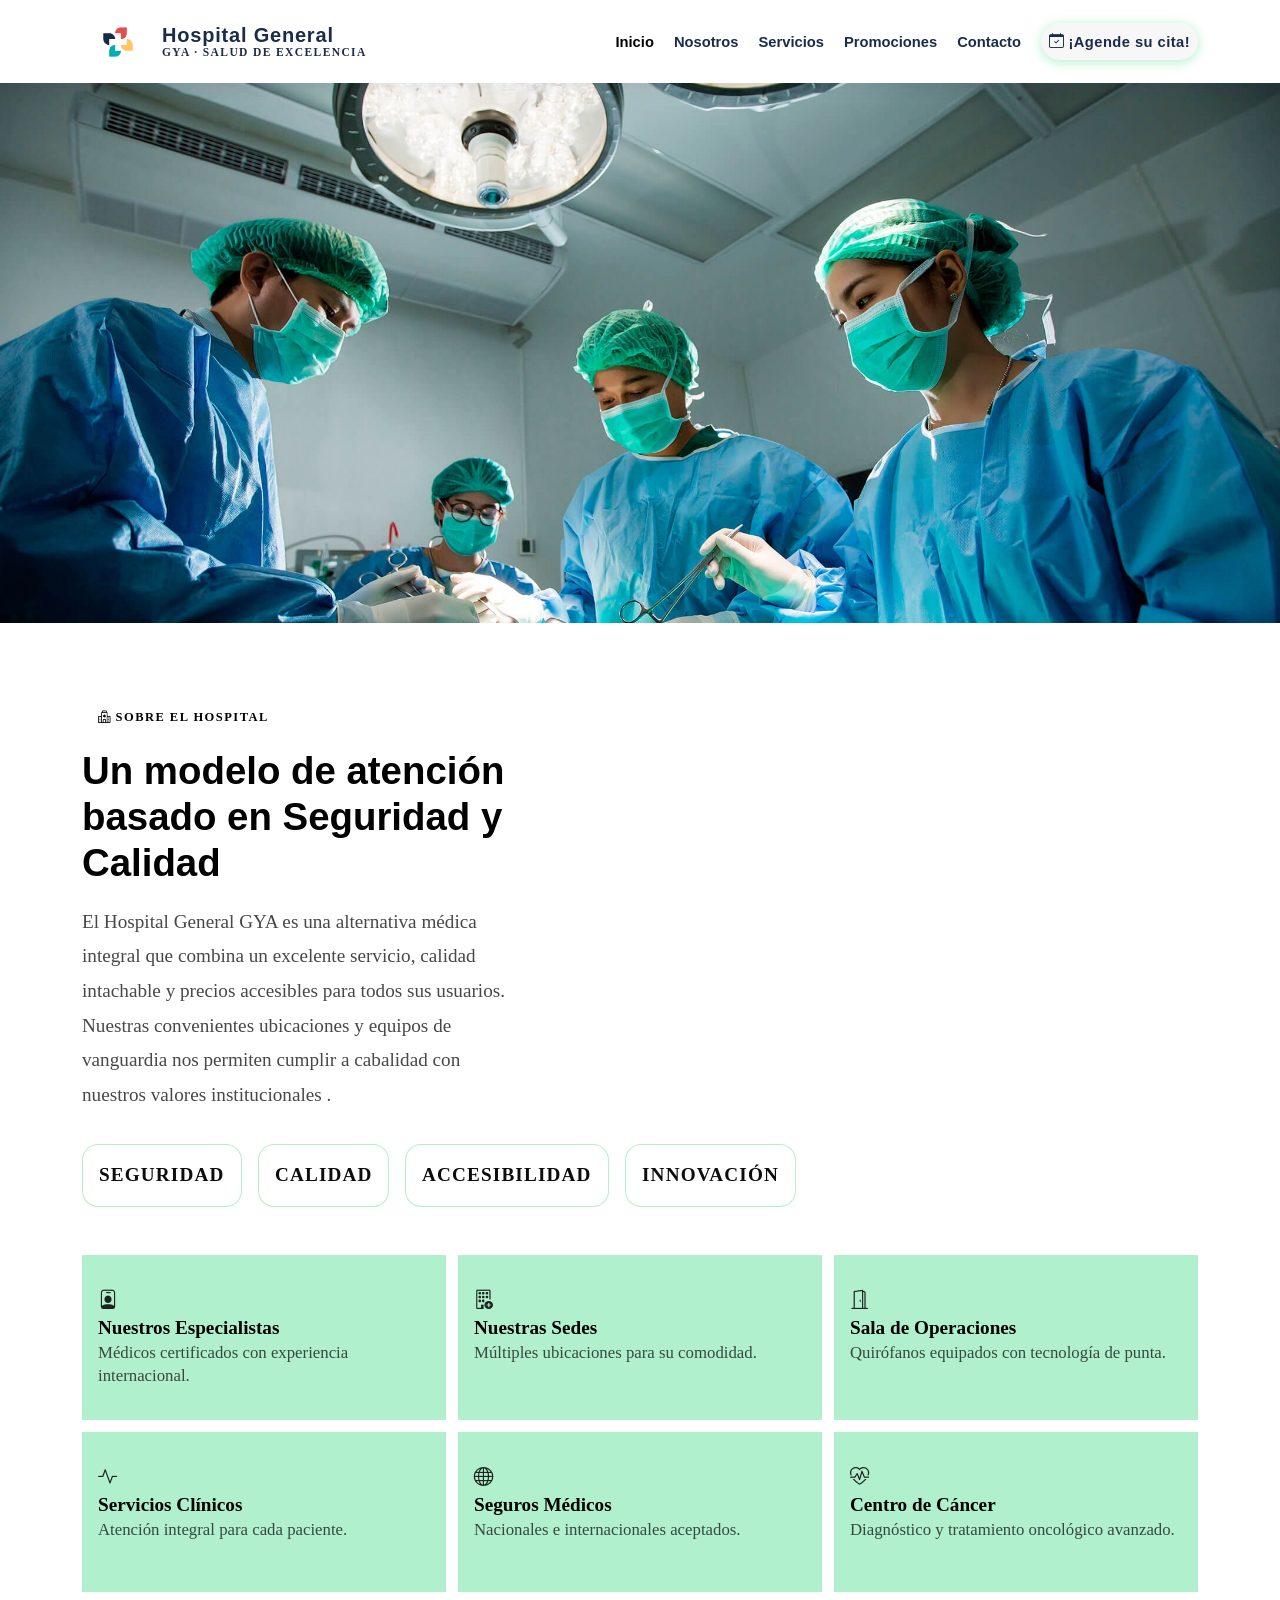
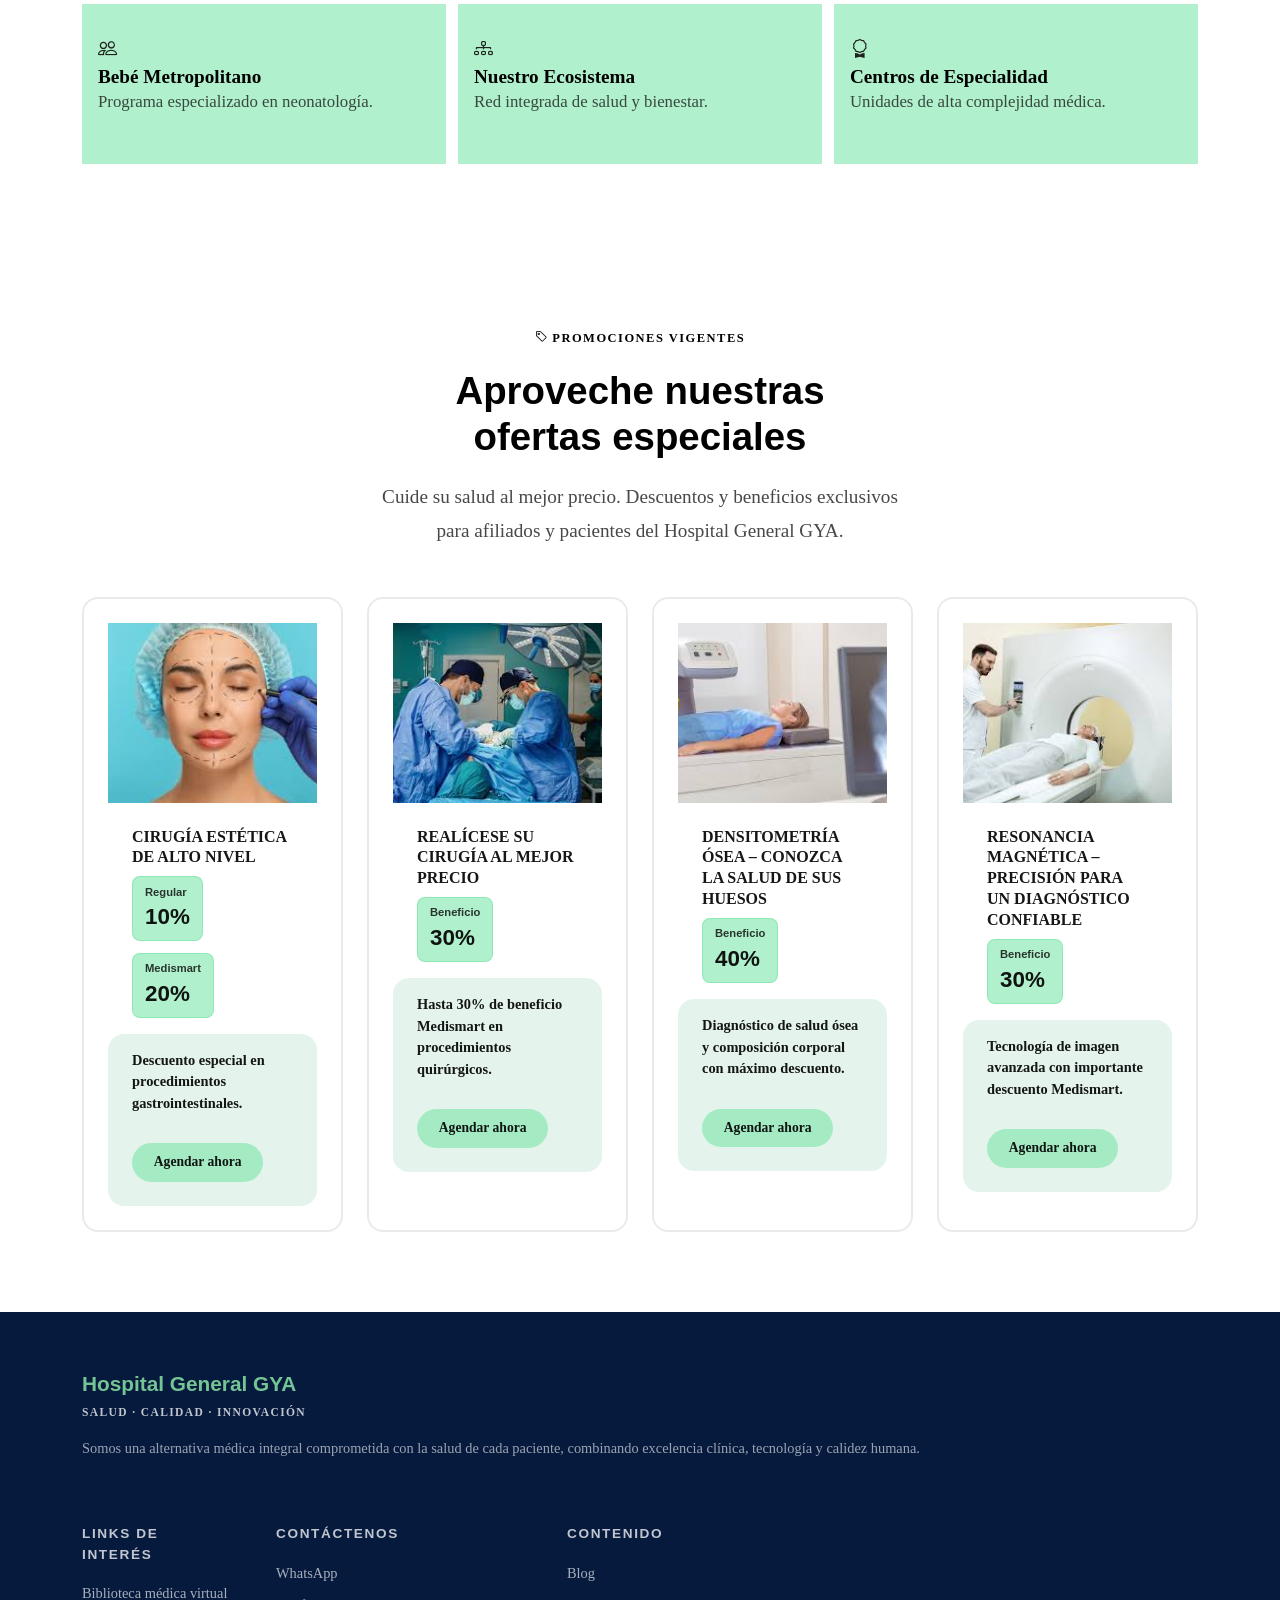
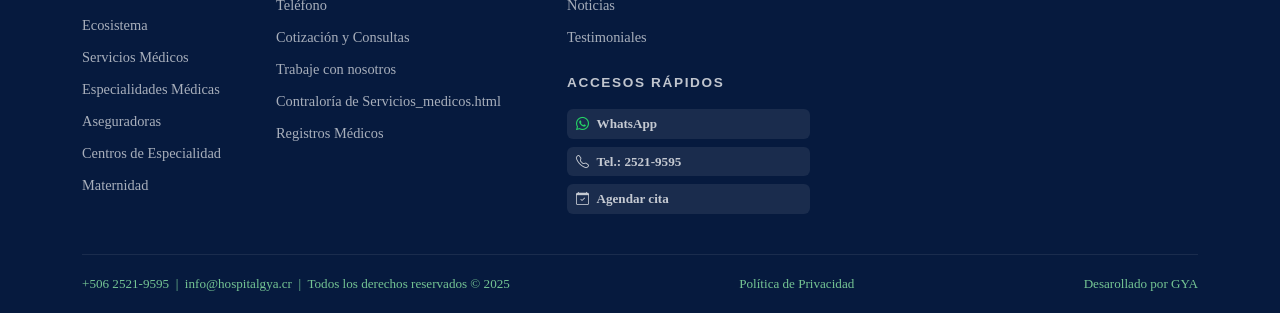
==== index.html @ 136c2407 "Index, datos-contacto, organizacion-proyecto" ====
<!DOCTYPE html>
<html lang="es">

<head>
  <meta charset="UTF-8" />
  <meta name="viewport" content="width=device-width, initial-scale=1.0" />
  <title>Hospital General GYA</title>

  <link rel="stylesheet" href="https://cdn.jsdelivr.net/npm/bootstrap@5.3.3/dist/css/bootstrap.min.css" />
  <link rel="stylesheet" href="https://cdn.jsdelivr.net/npm/bootstrap-icons@1.11.3/font/bootstrap-icons.min.css" />

  <link rel="preconnect" href="https://fonts.googleapis.com" />
  <link rel="preconnect" href="https://fonts.gstatic.com" crossorigin />
  <link rel="preconnect" href="https://fonts.googleapis.com">
<link rel="preconnect" href="https://fonts.gstatic.com" crossorigin>

  <link rel="stylesheet" href="css/estilos-contacto.css" />
  <link rel="stylesheet" href="css/estilos-index.css" />
  <script src="funciones.js" defer></script>
</head>

<body>


  <nav class="navbar navbar-expand-lg navegacion">
    <div class="container">
      <a class="navbar-brand d-flex align-items-center gap-2" href="#hero">
        <img src="img/logo-gya.png" alt="Logo Hospital General GYA" style="height:54px;" />
        <div class="brand-text">
          <span class="brand-nombre">Hospital General</span>
          <span class="brand-sub">GYA · Salud de Excelencia</span>
        </div>
      </a>
      <button class="navbar-toggler" type="button" data-bs-toggle="collapse" data-bs-target="#menuPrincipal"
        aria-controls="menuPrincipal" aria-expanded="false" aria-label="Abrir menú">
        <i class="bi bi-list fs-3 text-primary"></i>
      </button>
      <div class="collapse navbar-collapse" id="menuPrincipal">
        <ul class="navbar-nav ms-auto align-items-lg-center gap-1">
          <li class="nav-item"><a class="nav-link active" href="#img-principal">Inicio</a></li>
          <li class="nav-item"><a class="nav-link" href="#sobre-nosotros">Nosotros</a></li>
          <li class="nav-item">
            <a class="nav-link" href="Servicios_medicos.html">Servicios</a>
          </li>
          <li class="nav-item"><a class="nav-link" href="#promociones">Promociones</a></li>
          <li class="nav-item">
            <a class="nav-link" href="Datos-contacto.html">Contacto</a>
          </li>
          <li class="nav-item ms-lg-2">
            <a class="nav-link nav-cita" href="formulario-reserva-citas.html">
              <i class="bi bi-calendar-check me-1"></i>¡Agende su cita!
            </a>
          </li>
        </ul>
      </div>
    </div>
  </nav>

  <section id="img-principal" style="background-image: url('img/hero-fondo.jpg');">
  </section>

  <section id="sobre-nosotros">
    <div class="container">
      <div class="row g-5">
        <div class="col-12 fade-in-up">
          <div class="row align-items-center g-5">
            <div class="col-12 col-lg-5 fade-in-up">
              <div class="seccion-contenido">
                <span class="seccion-badge">
                  <i class="bi bi-hospital me-1"></i>Sobre el hospital
                </span>
                <h1 class="seccion-titulo">
                  Un modelo de atención basado en Seguridad y Calidad
                </h1>
                <p class="seccion-texto">
                  El Hospital General GYA es una alternativa médica integral que combina un
                  excelente servicio, calidad intachable y precios accesibles para todos sus
                  usuarios. Nuestras convenientes ubicaciones y equipos de vanguardia nos
                  permiten cumplir a cabalidad con nuestros valores institucionales .
                </p>
              </div>

              <div class="pilares-grid">
                <div class="pilar-item">
                  <span class="pilar-label">Seguridad</span>
                </div>
                <div class="pilar-item">
                  <span class="pilar-label">Calidad</span>
                </div>
                <div class="pilar-item">
                  <span class="pilar-label">Accesibilidad</span>
                </div>
                <div class="pilar-item">
                  <span class="pilar-label">Innovación</span>
                </div>
              </div>
            </div>


            <div class="col-12 fade-in-up">
              <div class="tarjetas-contenedor">
                <div class="tarjeta-info">
                  <i class="bi bi-person-badge tarjeta-icono"></i>
                  <strong class="tarjeta-titulo">Nuestros Especialistas</strong>
                  <p class="tarjeta-descripcion">Médicos certificados con experiencia internacional.</p>
                </div>
                <div class="tarjeta-info">
                  <i class="bi bi-building-add tarjeta-icono"></i>
                  <strong class="tarjeta-titulo">Nuestras Sedes</strong>
                  <p class="tarjeta-descripcion">Múltiples ubicaciones para su comodidad.</p>
                </div>
                <div class="tarjeta-info">
                  <i class="bi bi-door-open tarjeta-icono"></i>
                  <strong class="tarjeta-titulo">Sala de Operaciones</strong>
                  <p class="tarjeta-descripcion">Quirófanos equipados con tecnología de punta.</p>
                </div>
                <div class="tarjeta-info">
                  <i class="bi bi-activity tarjeta-icono"></i>
                  <strong class="tarjeta-titulo">Servicios Clínicos</strong>
                  <p class="tarjeta-descripcion">Atención integral para cada paciente.</p>
                </div>
                <div class="tarjeta-info">
                  <i class="bi bi-globe tarjeta-icono"></i>
                  <strong class="tarjeta-titulo">Seguros Médicos</strong>
                  <p class="tarjeta-descripcion">Nacionales e internacionales aceptados.</p>
                </div>
                <div class="tarjeta-info">
                  <i class="bi bi-heart-pulse tarjeta-icono"></i>
                  <strong class="tarjeta-titulo">Centro de Cáncer</strong>
                  <p class="tarjeta-descripcion">Diagnóstico y tratamiento oncológico avanzado.</p>
                </div>
                <div class="tarjeta-info">
                  <i class="bi bi-people tarjeta-icono"></i>
                  <strong class="tarjeta-titulo">Bebé Metropolitano</strong>
                  <p class="tarjeta-descripcion">Programa especializado en neonatología.</p>
                </div>
                <div class="tarjeta-info">
                  <i class="bi bi-diagram-3 tarjeta-icono"></i>
                  <strong class="tarjeta-titulo">Nuestro Ecosistema</strong>
                  <p class="tarjeta-descripcion">Red integrada de salud y bienestar.</p>
                </div>
                <div class="tarjeta-info">
                  <i class="bi bi-award tarjeta-icono"></i>
                  <strong class="tarjeta-titulo">Centros de Especialidad</strong>
                  <p class="tarjeta-descripcion">Unidades de alta complejidad médica.</p>
                </div>
              </div>
            </div>
          </div>
        </div>
  </section>

  <section id="promociones">
    <div class="container">
      <div class="text-center mb-5 fade-in-up">
        <div class="seccion-badge">
          <i class="bi bi-tag me-1"></i>Promociones vigentes
        </div>
        <h2 class="seccion-titulo">Aproveche nuestras<br />ofertas especiales</h2>
        <p class="seccion-texto mx-auto" style="max-width:520px;">
          Cuide su salud al mejor precio. Descuentos y beneficios exclusivos
          para afiliados y pacientes del Hospital General GYA.
        </p>
      </div>

      <div class="row g-4 fade-in-up">
        <div class="col-md-6 col-xl-3">
          <div class="promo-card">
            <img src="img/cirugia.jpg" alt="estetica" class="promo-imagen">
            <div class="promo-header naranja">
              <div class="promo-titulo">Cirugía Estética de Alto Nivel</div>
              <div class="promo-descuento mt-2">
                <div class="descuento-badge"><small>Regular</small>10%</div>
                <div class="descuento-badge"><small>Medismart</small>20%</div>
              </div>
            </div>
            <div class="promo-body">
              <p class="promo-descripcion">Descuento especial en procedimientos gastrointestinales.</p>
              <a href="formulario-reserva-citas.html" class="btn-promo">Agendar ahora</a>
            </div>
          </div>
        </div>

        <div class="col-md-6 col-xl-3">
          <div class="promo-card">
            <img src="img/opercion.jpg" alt="Cirugía al mejor precio" class="promo-imagen">
            <div class="promo-header">
              <div class="promo-titulo">Realícese su cirugía al mejor precio</div>
              <div class="promo-descuento mt-2">
                <div class="descuento-badge"><small>Beneficio</small>30%</div>
              </div>
            </div>
            <div class="promo-body">
              <p class="promo-descripcion">Hasta 30% de beneficio Medismart en procedimientos quirúrgicos.</p>
              <a href="formulario-reserva-citas.html" class="btn-promo">Agendar ahora</a>
            </div>
          </div>
        </div>


        <div class="col-md-6 col-xl-3">
          <div class="promo-card">
            <img src="img/osea.jpg" alt="Densitometría Ósea" class="promo-imagen">
            <div class="promo-header">
              <div class="promo-titulo">Densitometría Ósea – Conozca la salud de sus huesos</div>
              <div class="promo-descuento mt-2">
                <div class="descuento-badge"><small>Beneficio</small>40%</div>
              </div>
            </div>
            <div class="promo-body">
              <p class="promo-descripcion">Diagnóstico de salud ósea y composición corporal con máximo descuento.</p>
              <a href="formulario-reserva-citas.html" class="btn-promo">Agendar ahora</a>
            </div>
          </div>
        </div>

        <div class="col-md-6 col-xl-3">
          <div class="promo-card">
            <img src="img/resonancia.jpg" alt="Resonancia Magnética" class="promo-imagen">
            <div class="promo-header">
              <div class="promo-titulo">Resonancia Magnética – Precisión para un diagnóstico confiable</div>
              <div class="promo-descuento mt-2">
                <div class="descuento-badge"><small>Beneficio</small>30%</div>
              </div>
            </div>
            <div class="promo-body">
              <p class="promo-descripcion">Tecnología de imagen avanzada con importante descuento Medismart.</p>
              <a href="formulario-reserva-citas.html" class="btn-promo">Agendar ahora</a>
            </div>
          </div>
        </div>

      </div>
    </div>
  </section>


  <footer>
    <div class="container">
      <div class="row g-5">

        <div class="col-lg-12">
          <div class="footer-logo">
            <span class="brand-nombre">Hospital General GYA</span>
            <span class="brand-sub">Salud · Calidad · Innovación</span>
          </div>
          <p class="footer-descripcion">
            Somos una alternativa médica integral comprometida con la salud de cada
            paciente, combinando excelencia clínica, tecnología y calidez humana.
          </p>
        </div>


        <div class="col-sm-6 col-lg-2">
          <div class="footer-titulo-seccion">Links de Interés</div>
          <ul class="footer-links">
            <li><a href="#">Biblioteca médica virtual</a></li>
            <li><a href="#">Ecosistema</a></li>
            <li><a href="Servicios_medicos.html">Servicios Médicos</a></li>
            <li><a href="#">Especialidades Médicas</a></li>
            <li><a href="#">Aseguradoras</a></li>
            <li><a href="#">Centros de Especialidad</a></li>
            <li><a href="#">Maternidad</a></li>
          </ul>
        </div>

        <div class="col-sm-6 col-lg-3">
          <div class="footer-titulo-seccion">Contáctenos</div>
          <ul class="footer-links">
            <li><a href="#">WhatsApp</a></li>
            <li><a href="tel:+50625219595">Teléfono</a></li>
            <li><a href="#">Cotización y Consultas</a></li>
            <li><a href="#">Trabaje con nosotros</a></li>
            <li><a href="#">Contraloría de Servicios_medicos.html</a></li>
            <li><a href="#">Registros Médicos</a></li>
          </ul>
        </div>


        <div class="col-sm-6 col-lg-3">
          <div class="footer-titulo-seccion">Contenido</div>
          <ul class="footer-links">
            <li><a href="#">Blog</a></li>
            <li><a href="#">Noticias</a></li>
            <li><a href="#">Testimoniales</a></li>
          </ul>

          <div class="mt-4">
            <div class="footer-titulo-seccion">Accesos rápidos</div>
            <div class="d-flex flex-column gap-2 mt-1">
              <a href="#" class="text-decoration-none">
                <span class="badge w-100 py-2 text-start"
                  style="background:rgba(255,255,255,0.08);color:rgba(255,255,255,0.75);font-size:0.82rem;">
                  <i class="bi bi-whatsapp me-2" style="color:#25D366;"></i>WhatsApp
                </span>
              </a>
              <a href="tel:+50625219595" class="text-decoration-none">
                <span class="badge w-100 py-2 text-start"
                  style="background:rgba(255,255,255,0.08);color:rgba(255,255,255,0.75);font-size:0.82rem;">
                  <i class="bi bi-telephone me-2" style="color:var(gris-texto);"></i>Tel.: 2521-9595
                </span>
              </a>
              <a href="formulario-reserva-citas.html" class="text-decoration-none">
                <span class="badge w-100 py-2 text-start"
                  style="background:rgba(255,255,255,0.08);color:rgba(255,255,255,0.75);font-size:0.82rem;">
                  <i class="bi bi-calendar-check me-2" style="color:var(gris-texto);"></i>Agendar cita
                </span>
              </a>
            </div>
          </div>
        </div>

      </div>

      <div class="footer-divider">
        <div class="d-flex flex-wrap justify-content-between align-items-center footer-bottom gap-2">
          <span>+506 2521-9595 &nbsp;|&nbsp; info@hospitalgya.cr &nbsp;|&nbsp; Todos los derechos reservados ©
            2025</span>
          <span><a href="#">Política de Privacidad</a></span>
          <span><a href="#">Desarollado por GYA</a></span>
        </div>
      </div>
    </div>
  </footer>

</body>
</html>
---- css/estilos-contacto.css ----
#contacto-cta {
  background: linear-gradient(135deg, var(--azul-oscuro) 0%, var(--azul-medio) 100%);
  padding: 5rem 0;
  position: relative;
  overflow: hidden;
}

#contacto-cta::before {
  content: '';
  position: absolute;
  top: -60px;
  right: -60px;
  width: 320px;
  height: 320px;
  background: var(--verde-hospital);
  border-radius: 50%;
}

.cta-titulo {
  font-family: "Noto Seriff", sans-seriff;
  font-weight: 900;
  font-size: clamp(1.8rem, 3.5vw, 2.8rem);
  color: var(--negro);
  line-height: 1.2;
  margin-bottom: 1rem;

}

.cta-texto {
  color: rgba(0, 0, 0, 0.8);
  font-size: 1.05rem;
  margin-bottom: 2rem;
}

.cta-btns {
  display: flex;
  gap: 1rem;
  flex-wrap: wrap;
}

.btn-cta-primario {
  background: var(--verde-hospital);
  color: var(--blanco);
  font-weight: 800;
  border-radius: 50px;
  padding: 0.8rem 2rem;
  border: none;
  font-size: 1rem;
  transition: var(--transicion);
  text-decoration: none;
  display: inline-block;
  box-shadow: 0 4px 16px var(--verde-hospital);
}

.btn-cta-primario:hover {
  background: var(--azul-claro);
  color: var(--blanco);
  transform: translateY(-3px);
  box-shadow: 0 8px 24px rgba(77, 184, 232, 0.5);
}

.btn-cta-secundario {
  background: transparent;
  color: var(--blanco);
  font-weight: 700;
  border-radius: 50px;
  padding: 0.8rem 2rem;
  border: 2px solid rgba(255, 255, 255, 0.5);
  font-size: 1rem;
  transition: var(--transicion);
  text-decoration: none;
  display: inline-block;
}

.btn-cta-secundario:hover {
  background: rgba(255, 255, 255, 0.1);
  border-color: var(--blanco);
  color: var(--blanco);
  transform: translateY(-3px);
}

.contacto-datos {
  background: rgba(175, 227, 193, 0.456);
  border: 1px solid rgba(255, 255, 255, 0.15);
  border-radius: var(--borde-radio);
  padding: 2rem;
  backdrop-filter: blur(8px);
}

.dato-contacto {
  display: flex;
  align-items: center;
  gap: 1rem;
  margin-bottom: 1.2rem;
  color: var(--negro);
}

.dato-contacto:last-child {
  margin-bottom: 0;
}

.dato-icono {
  background: var(gris-texto);
  border-radius: 50%;
  width: 42px;
  height: 42px;
  display: flex;
  align-items: center;
  justify-content: center;
  font-size: 1.1rem;
  flex-shrink: 0;
}

.dato-texto  {
  display: block;
  font-size: 0.78rem;
  opacity: 0.7;
  text-transform: uppercase;
  letter-spacing: 0.08em;
  font-weight: 600;
}

.dato-texto span {
  font-size: 0.98rem;
  font-weight: 700;
}
---- css/estilos-index.css ----
:root {

    --blanco: #ffffff;
    --gris-claro: #f5f8fc;
    --gris-texto: #a7dac04f;
    --texto-oscuro: hsl(220, 48%, 20%);
    --negro: rgba(0, 0, 0, 0.914);
    --verde-hospital: rgba(107, 227, 159, 0.526);
    --mbra: 0 4px 24px rgba(10, 10, 10, 0.12);
    --sombra-hover: 0 8px 32px rgba(10, 94, 66, 0.648);
    --borde-radio: 12px;
    --borde-radio-sm: 6px;
    --transicion: all 0.3s cubic-bezier(0.4, 0, 0.2, 1);
}


*,
*::before,
*::after {
    box-sizing: border-box;
}

html {
    scroll-behavior: smooth;
}

body {
    font-family: "Noto Seriff", sans-seriff;
    color: var(--texto-oscuro);
    background-color: var(--blanco);
    margin: 0;
    padding: 0;
    overflow-x: hidden;
}


.navegacion {
    background-color: var(--blanco);
    box-shadow: 0 2px 16px var(--texto-oscuro);
    padding: 0.6rem 0;
    position: sticky;
    top: 0;
    z-index: 1050;
}

.navegacion .navbar-brand img {
    height: 54px;
    object-fit: contain;
}

.navegacion .navbar-brand .brand-text {
    line-height: 1.1;
}

.navegacion .brand-nombre {
    font-family: 'Montserrat', sans-serif;
    font-weight: 800;
    font-size: 1.25rem;
    color: var(--texto-oscuro);
    letter-spacing: 0.04em;

}

.navegacion .brand-sub {
    font-size: 0.72rem;
    color: var(--texto-oscuro);
    font-weight: 600;
    letter-spacing: 0.12em;
    text-transform: uppercase;
    display: block;
}

.navegacion .nav-link {
    font-family: 'Nunito', sans-serif;
    font-weight: 600;
    font-size: 0.92rem;
    color: var(--texto-oscuro);
    padding: 0.5rem 0.85rem;
    position: relative;
}

.navegacion .nav-link:hover {
    color: var(--verde-hospital);
}

.navegacion .nav-cita {
    background: rgba(88, 89, 90, 0.049);
    color: var(--sombra-hover);
    border-radius: 50px;
    padding: 0.45rem 1.2rem;
    font-weight: 700;
    letter-spacing: 0.03em;
    box-shadow: 0 2px 12px var(--verde-hospital);
    transition: var(--transicion);
}


.navegacion .nav-cita::after {
    display: none;
}

.navegacion .navbar-toggler {
    border: none;
    color: rgba(42, 127, 212, 0.45);
}


#img-principal {
    min-height: 60vh;
    background-image: url('img/hero-fondo.png');
    background-size: cover;
    background-position: top left;
    background-repeat: no-repeat;
    position: relative;
    display: flex;
    align-items: flex-start;
    justify-content: flex-start;
    overflow: hidden;
    padding-top: 4rem;
}

.hero-imagen-wrapper {
    position: relative;
    z-index: 2;
    display: flex;
    justify-content: center;
    align-items: center;
}



#sobre-nosotros {
    background: rgba(255, 255, 255, 0.45);
    padding: 5rem 0;
    width: 100%;
    box-sizing: border-box;
}


.seccion-badge {
    display: inline-block;
    background: rgba(255, 255, 255, 0.45);
    color: rgb(0, 0, 0);
    border-radius: 50px;
    padding: 0.3rem 1rem;
    font-size: 0.78rem;
    font-weight: 700;
    letter-spacing: 0.12em;
    text-transform: uppercase;
    margin-bottom: 1rem;

}

.seccion-titulo {
    font-family: 'Montserrat', sans-serif;
    font-weight: 800;
    font-size: clamp(1.7rem, 3vw, 2.5rem);
    color: rgba(0, 0, 0, 0.997);
    line-height: 1.2;
    margin-bottom: 1.2rem;
}

.seccion-titulo span {
    color: rgba(255, 255, 255, 0.45)
}

.seccion-texto {
    color: rgba(14, 12, 12, 0.755);
    font-size: 1.20rem;
    line-height: 1.80;

}

.pilares-grid {
    display: grid;
    grid-template-columns: repeat(2, 1fr);
    gap: 1rem;
    margin-top: 2rem;
}

.pilar-item {
    background: rgba(255, 255, 255, 0.45);
    border-radius: rgba(255, 255, 255, 0.45);
    padding: 1.1rem 1.3rem;
    display: flex;
    align-items: center;
    gap: 0.8rem;
    border-left: 4px solid rgba(255, 255, 255, 0.45);
    border: 1px solid rgba(107, 227, 159, 0.526);
    backdrop-filter: blur(16px);
    border-radius: 16px;
    padding: 1rem;
}



.pilar-label {
    font-weight: 800;
    font-size: 1.20rem;
    color: rgb(12, 12, 12);
    text-transform: uppercase;
    letter-spacing: 0.06em;
}

@media (min-width: 992px) {
    .pilares-grid {
        grid-template-columns: repeat(4, 1fr);
    }
}

.tarjetas-contenedor {
    display: grid;
    grid-template-columns: repeat(3, 1fr);
    gap: 0.75rem;
    padding: 0;
    width: 100%;
    border-radius: 12px;
}

.tarjeta-info {
    min-height: 160px;
    padding: 2rem 1rem;
    background: var(--verde-hospital);
}




.tarjeta-icono {
    font-size: 1.20rem;
    color: rgba(18, 17, 17, 0.92);
    display: block;
}

.tarjeta-titulo {
    color: #000000;
    font-size: 1.20rem;
    font-weight: 600;
    line-height: 1.3;
    display: block;
}

.tarjeta-descripcion {
    color: rgba(9, 9, 9, 0.72);
    font-size: 1.05rem;
    margin: 0;
    line-height: 1.4;
}

@media (max-width: 767.98px) {
    .tarjetas-contenedor {
        grid-template-columns: repeat(2, 1fr);
    }
}

@media (max-width: 575.98px) {
    .tarjetas-contenedor {
        grid-template-columns: 1fr;
    }
}

#Servicios_medicos {
    background: var(--gris-claro);
    padding: 5rem 0;
}

.Servicios_medicos-grid {
    display: grid;
    grid-template-columns: repeat(3, 1fr);
    gap: 1.2rem;
}

.servicio-card {
    background: linear-gradient(135deg, var(--verde-hospital), var(gris-texto));
    border-radius: var(--borde-radio);
    padding: 2rem 1.5rem;
    text-align: center;
    color: var(--blanco);
    cursor: pointer;
    transition: var(--transicion);
    position: relative;
    overflow: hidden;
    box-shadow: var(--sombra);
}

.servicio-card::before {
    content: '';
    position: absolute;
    top: -40%;
    right: -20%;
    width: 120px;
    height: 120px;
    background: var(--verde-hospital)
}


.servicio-icono {
    font-size: 2.4rem;
    margin-bottom: 0.8rem;
    display: block;
    filter: drop-shadow(0 2px 8px rgba(0, 0, 0, 0.2));
}

.servicio-nombre {
    font-family: 'Montserrat', sans-serif;
    font-weight: 700;
    font-size: 0.95rem;
    line-height: 1.3;
}


#promociones {
    padding: 5rem 0;
}

.promo-card {
    border-radius: 16px;
    border: 2px solid rgba(25, 22, 22, 0.089);
    overflow: hidden;
    box-shadow: var(--sombra);
    transition: var(--transicion);
    height: 100%;
    position: relative;
    padding: 1.5rem;
}

.promo-card:hover {
    transform: translateY(-8px);
    box-shadow: var(--sombra-hover);
}

.promo-imagen {
    width: 100%;
    height: 180px;
    object-fit: cover;
    object-position: center;
    display: block;
}

.promo-card .promo-header {
    padding: 1.5rem 1.5rem 1rem;
    background: linear-gradient(135deg, var(--blanco), var(gris-texto-fondo));
    color: var(--negro);

}

.promo-titulo {
    font-family: "Noto Seriff", sans-seriff;
    font-weight: 800;
    font-size: 1rem;
    line-height: 1.3;
    text-transform: uppercase;
    margin-bottom: 0.5rem;

}

.promo-descuento {
    display: flex;
    gap: 0.7rem;
    align-items: center;
    flex-wrap: wrap;
}

.descuento-badge {
    background: var(--verde-hospital);
    border: 1px solid rgba(107, 227, 159, 0.526);
    border-radius: 8px;
    padding: 0.4rem 0.75rem;
    font-family: 'Montserrat', sans-serif;
    font-weight: 900;
    font-size: 1.4rem;
    backdrop-filter: blur(4px);
}

.descuento-badge small {
    font-size: 0.7rem;
    font-weight: 600;
    display: block;
    opacity: 0.85;
}

.promo-card .promo-body {
    padding: 1rem 1.5rem 1.5rem;
    background: var(--gris-texto);
    border-radius: 16px;
}

.promo-descripcion {
    font-size: 0.9rem;
    color: var(--negro);
    font-weight: 600;
}

.btn-promo {
    background: var(--verde-hospital);
    color: var(--negro);
    border: 1px solid transparent;
    border-radius: 50px;
    padding: 0.5rem 1.3rem;
    font-weight: 700;
    font-size: 0.85rem;
    margin-top: 0.8rem;
    text-decoration: none;
    display: inline-block;
}



footer {
    background: #061a3e;
    color: rgba(255, 255, 255, 0.75);
    padding: 3.5rem 0 0;
}

.footer-logo .brand-nombre {
    font-family: 'Montserrat', sans-serif;
    font-weight: 800;
    font-size: 1.3rem;
    color: #75C594;
    display: block;
}

.footer-logo .brand-sub {
    font-size: 0.72rem;
    color: var(gris-texto);
    font-weight: 600;
    letter-spacing: 0.12em;
    text-transform: uppercase;
}

.footer-descripcion {
    font-size: 0.9rem;
    line-height: 1.7;
    margin-top: 0.8rem;
    color: rgba(255, 255, 255, 0.6);
}

.footer-titulo-seccion {
    font-family: 'Montserrat', sans-serif;
    font-weight: 700;
    font-size: 0.85rem;
    color: var(gris-texto);
    text-transform: uppercase;
    letter-spacing: 0.12em;
    margin-bottom: 1rem;
}

.footer-links {
    list-style: none;
    padding: 0;
    margin: 0;
}

.footer-links li {
    margin-bottom: 0.5rem;
}

.footer-links a {
    color: rgba(255, 255, 255, 0.65);
    text-decoration: none;
    font-size: 0.9rem;
    transition: var(--transicion);
}

.footer-links a:hover {
    color: #75C594;
    ;
    padding-left: 6px;
}

.footer-social {
    display: flex;
    gap: 0.75rem;
    margin-top: 1.2rem;
}

.footer-social a {
    background: rgba(255, 255, 255, 0.08);
    border: 1px solid rgba(255, 255, 255, 0.15);
    color: rgba(255, 255, 255, 0.75);
    width: 38px;
    height: 38px;
    border-radius: 50%;
    display: flex;
    align-items: center;
    justify-content: center;
    text-decoration: none;
    font-size: 0.9rem;
    transition: var(--transicion);
}

.footer-social a:hover {
    background: var(gris-texto);
    border-color: var(gris-texto);
    color: var(--blanco);
    transform: translateY(-3px);
}

.footer-divider {
    border-top: 1px solid rgba(255, 255, 255, 0.08);
    margin-top: 2.5rem;
    padding: 1.2rem 0;
}

.footer-bottom {
    font-size: 0.82rem;
    color: #75C594;
    ;
}

.footer-bottom a {
    color: #75C594;
    ;
    text-decoration: none;
}


@keyframes pulso {

    0%,
    100% {
        box-shadow: 0 4px 20px rgba(37, 211, 102, 0.45);
    }

    50% {
        box-shadow: 0 4px 32px rgba(37, 211, 102, 0.7);
    }
}

@media (max-width: 991.98px) {
    .Servicios_medicos.html-grid {
        grid-template-columns: repeat(2, 1fr);
    }

    .pilares-grid {
        grid-template-columns: 1fr;
    }


    .Servicios_medicos.html-grid {
        grid-template-columns: repeat(2, 1fr);
    }

    .cta-btns {
        flex-direction: column;
        align-items: flex-start;
    }

    .footer-social {
        justify-content: flex-start;
    }
}

@media (max-width: 575.98px) {
    .Servicios_medicos.html-grid {
        grid-template-columns: 1fr 1fr;
    }
}
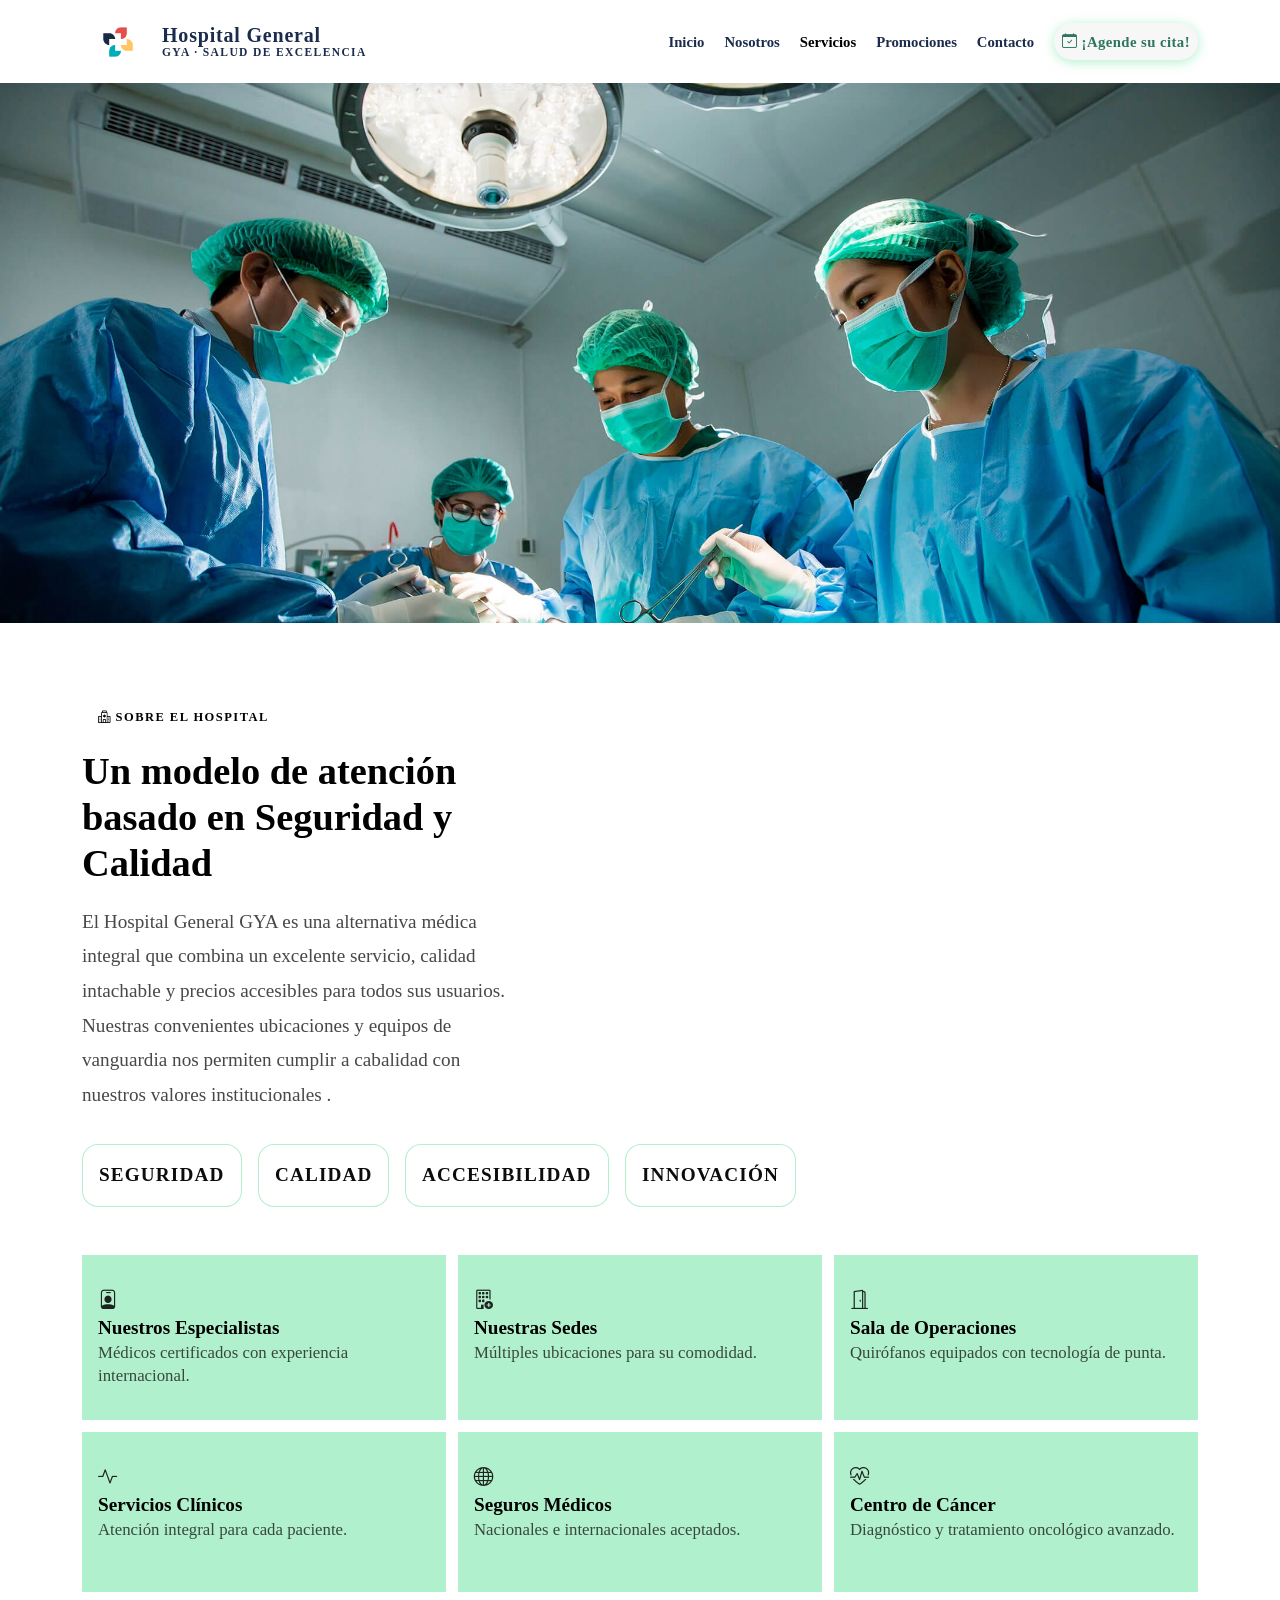
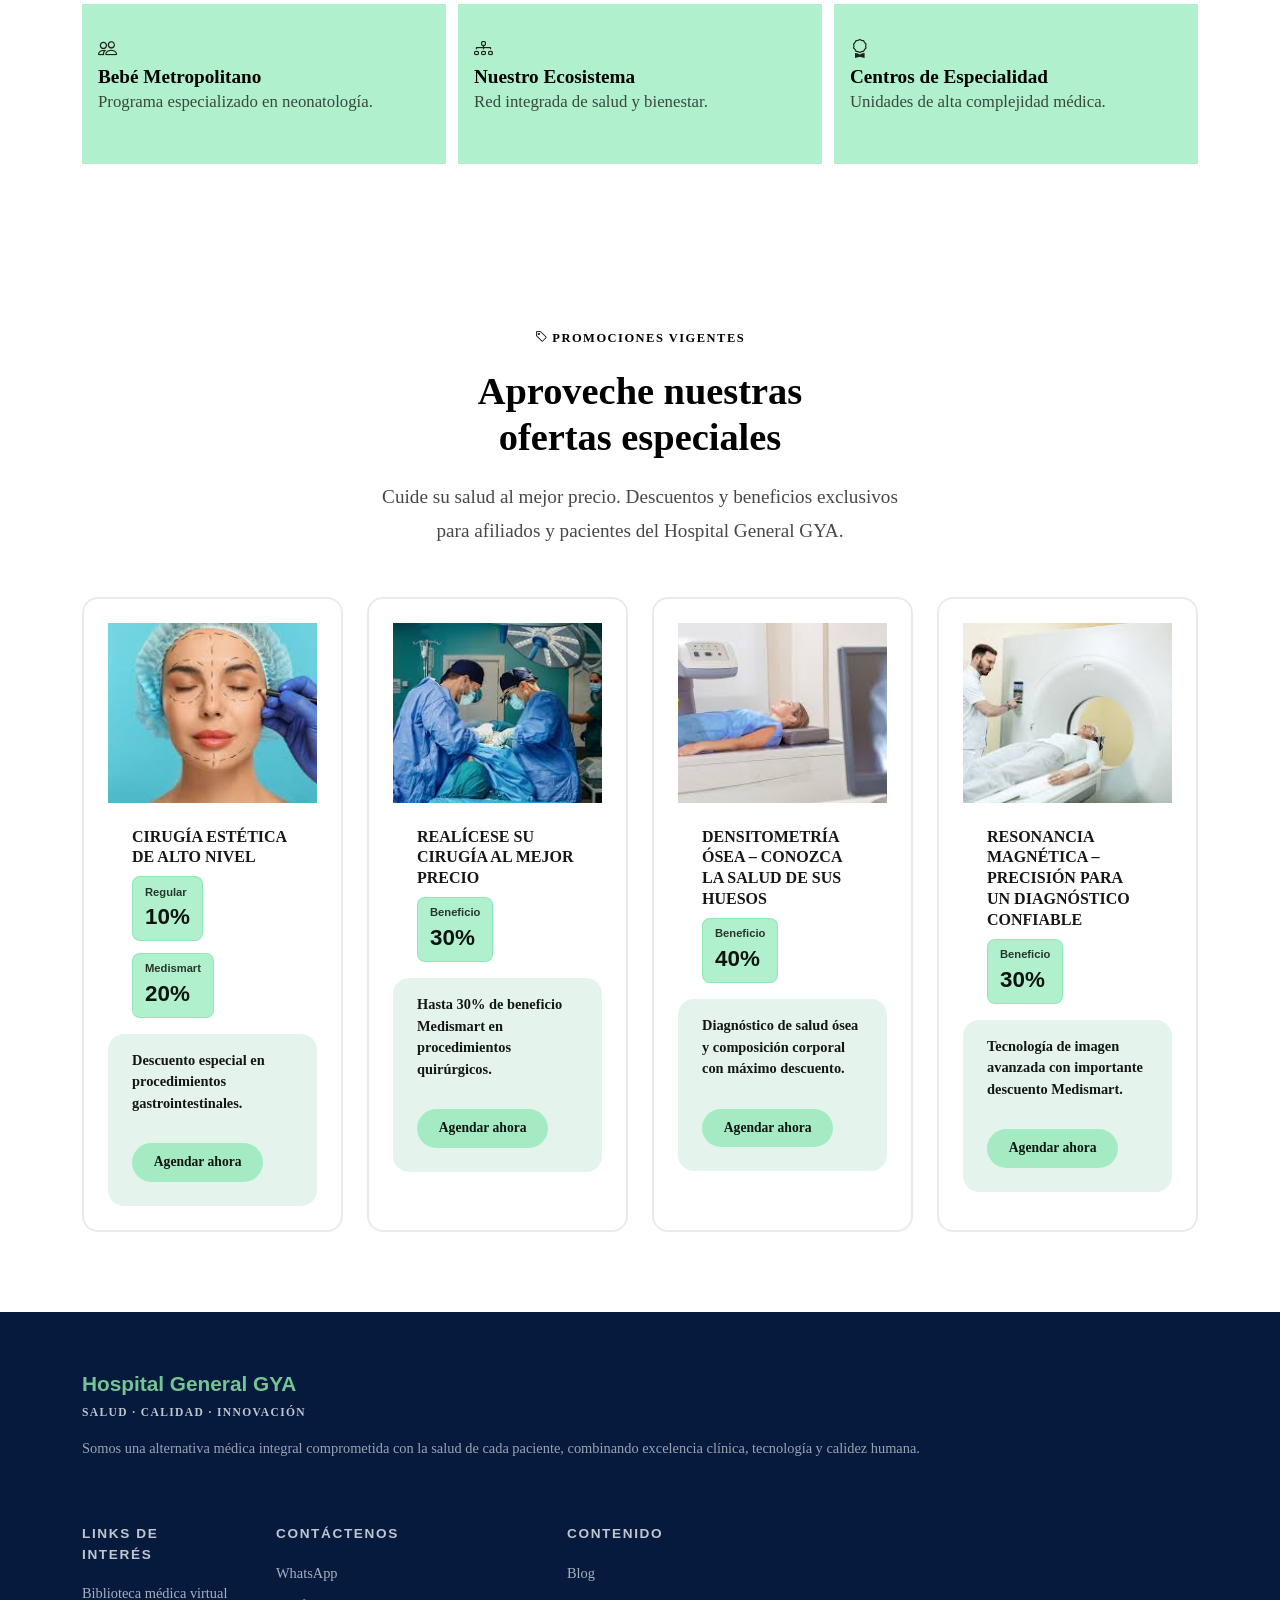
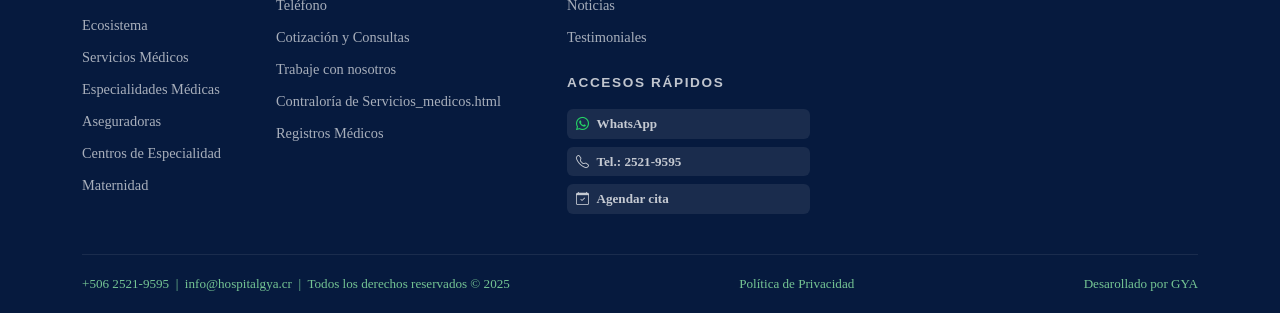
==== commit 0282136c: "estandarizacion-tipografia" ====
--- a/index.html
+++ b/index.html
@@ -14,17 +14,18 @@
   <link rel="preconnect" href="https://fonts.googleapis.com">
 <link rel="preconnect" href="https://fonts.gstatic.com" crossorigin>
 
+
   <link rel="stylesheet" href="css/estilos-contacto.css" />
   <link rel="stylesheet" href="css/estilos-index.css" />
   <script src="funciones.js" defer></script>
+  <script src="https://cdn.jsdelivr.net/npm/bootstrap@5.3.0/dist/js/bootstrap.bundle.min.js"></script>
 </head>
 
 <body>
-
 
   <nav class="navbar navbar-expand-lg navegacion">
     <div class="container">
-      <a class="navbar-brand d-flex align-items-center gap-2" href="#hero">
+      <a class="navbar-brand d-flex align-items-center gap-2" href="index.html">
         <img src="img/logo-gya.png" alt="Logo Hospital General GYA" style="height:54px;" />
         <div class="brand-text">
           <span class="brand-nombre">Hospital General</span>
@@ -37,15 +38,11 @@
       </button>
       <div class="collapse navbar-collapse" id="menuPrincipal">
         <ul class="navbar-nav ms-auto align-items-lg-center gap-1">
-          <li class="nav-item"><a class="nav-link active" href="#img-principal">Inicio</a></li>
-          <li class="nav-item"><a class="nav-link" href="#sobre-nosotros">Nosotros</a></li>
-          <li class="nav-item">
-            <a class="nav-link" href="Servicios_medicos.html">Servicios</a>
-          </li>
-          <li class="nav-item"><a class="nav-link" href="#promociones">Promociones</a></li>
-          <li class="nav-item">
-            <a class="nav-link" href="Datos-contacto.html">Contacto</a>
-          </li>
+          <li class="nav-item"><a class="nav-link" href="index.html">Inicio</a></li>
+          <li class="nav-item"><a class="nav-link" href="index.html#sobre-nosotros">Nosotros</a></li>
+          <li class="nav-item"><a class="nav-link active" href="Servicios_medicos.html">Servicios</a></li>
+          <li class="nav-item"><a class="nav-link" href="index.html#promociones">Promociones</a></li>
+          <li class="nav-item"><a class="nav-link" href="Datos-contacto.html">Contacto</a></li>
           <li class="nav-item ms-lg-2">
             <a class="nav-link nav-cita" href="formulario-reserva-citas.html">
               <i class="bi bi-calendar-check me-1"></i>¡Agende su cita!
@@ -56,7 +53,7 @@
     </div>
   </nav>
 
-  <section id="img-principal" style="background-image: url('img/hero-fondo.jpg');">
+  <section id="img-principal" style="background-image: url('img/principal-fondo.jpg');">
   </section>
 
   <section id="sobre-nosotros">
--- a/css/estilos-contacto.css
+++ b/css/estilos-contacto.css
@@ -1,6 +1,3 @@
-
-
-
 
 #contacto-cta {
   background: linear-gradient(135deg, var(--azul-oscuro) 0%, var(--azul-medio) 100%);
--- a/css/estilos-index.css
+++ b/css/estilos-index.css
@@ -34,9 +34,10 @@
 }
 
 
+
 .navegacion {
     background-color: var(--blanco);
-    box-shadow: 0 2px 16px var(--texto-oscuro);
+    box-shadow: 0 2px 16px rgba(10, 24, 60, 0.12);
     padding: 0.6rem 0;
     position: sticky;
     top: 0;
@@ -53,12 +54,11 @@
 }
 
 .navegacion .brand-nombre {
-    font-family: 'Montserrat', sans-serif;
+    font-family: "Noto Seriff", sans-seriff;
     font-weight: 800;
     font-size: 1.25rem;
     color: var(--texto-oscuro);
     letter-spacing: 0.04em;
-
 }
 
 .navegacion .brand-sub {
@@ -71,7 +71,7 @@
 }
 
 .navegacion .nav-link {
-    font-family: 'Nunito', sans-serif;
+    font-family: "Noto Seriff", sans-seriff;
     font-weight: 600;
     font-size: 0.92rem;
     color: var(--texto-oscuro);
@@ -85,7 +85,7 @@
 
 .navegacion .nav-cita {
     background: rgba(88, 89, 90, 0.049);
-    color: var(--sombra-hover);
+    color: rgba(10, 94, 66, 0.85);
     border-radius: 50px;
     padding: 0.45rem 1.2rem;
     font-weight: 700;
@@ -94,7 +94,6 @@
     transition: var(--transicion);
 }
 
-
 .navegacion .nav-cita::after {
     display: none;
 }
@@ -105,9 +104,9 @@
 }
 
 
+
 #img-principal {
     min-height: 60vh;
-    background-image: url('img/hero-fondo.png');
     background-size: cover;
     background-position: top left;
     background-repeat: no-repeat;
@@ -119,13 +118,6 @@
     padding-top: 4rem;
 }
 
-.hero-imagen-wrapper {
-    position: relative;
-    z-index: 2;
-    display: flex;
-    justify-content: center;
-    align-items: center;
-}
 
 
 
@@ -152,7 +144,7 @@
 }
 
 .seccion-titulo {
-    font-family: 'Montserrat', sans-serif;
+    font-family: "Noto Seriff", sans-seriff;
     font-weight: 800;
     font-size: clamp(1.7rem, 3vw, 2.5rem);
     color: rgba(0, 0, 0, 0.997);
@@ -302,7 +294,7 @@
 }
 
 .servicio-nombre {
-    font-family: 'Montserrat', sans-serif;
+    font-family: "Noto Seriff", sans-seriff;
     font-weight: 700;
     font-size: 0.95rem;
     line-height: 1.3;
@@ -345,7 +337,7 @@
 }
 
 .promo-titulo {
-    font-family: "Noto Seriff", sans-seriff;
+   font-family: "Noto Seriff", sans-seriff;
     font-weight: 800;
     font-size: 1rem;
     line-height: 1.3;
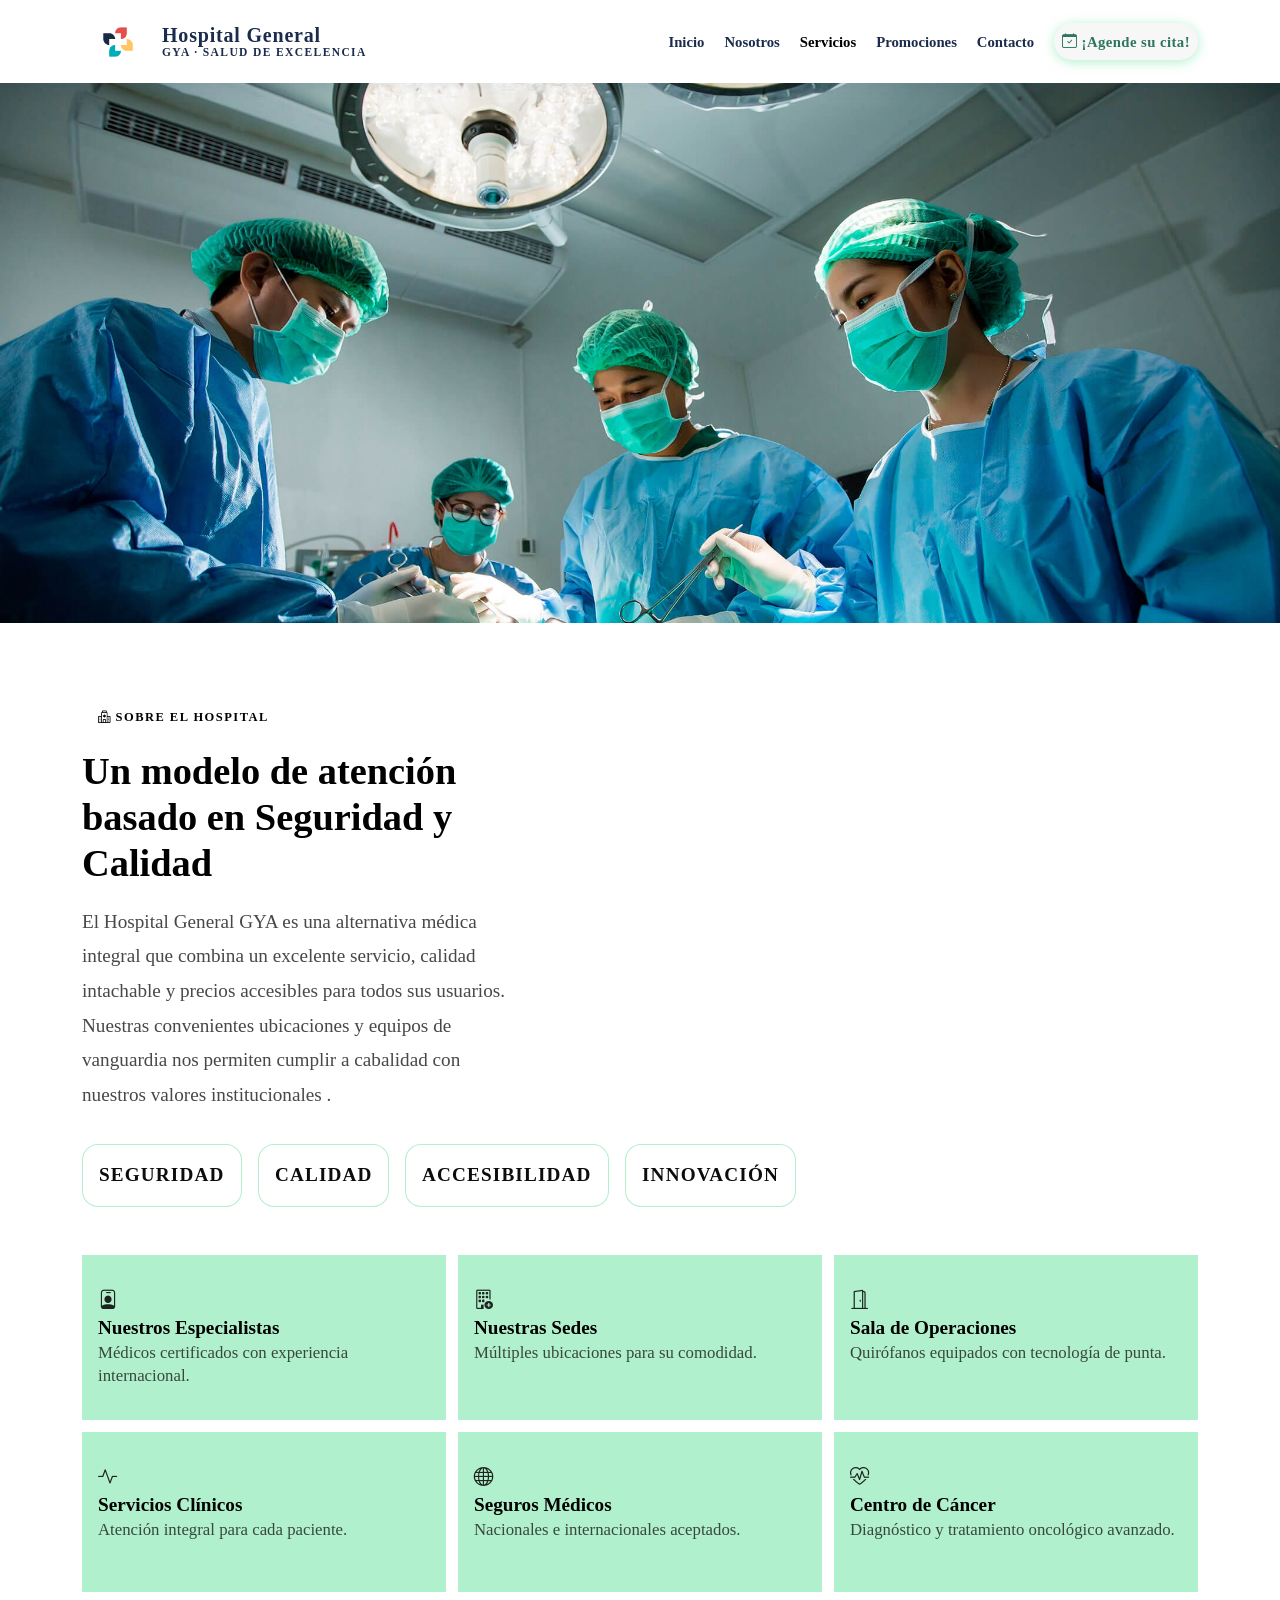
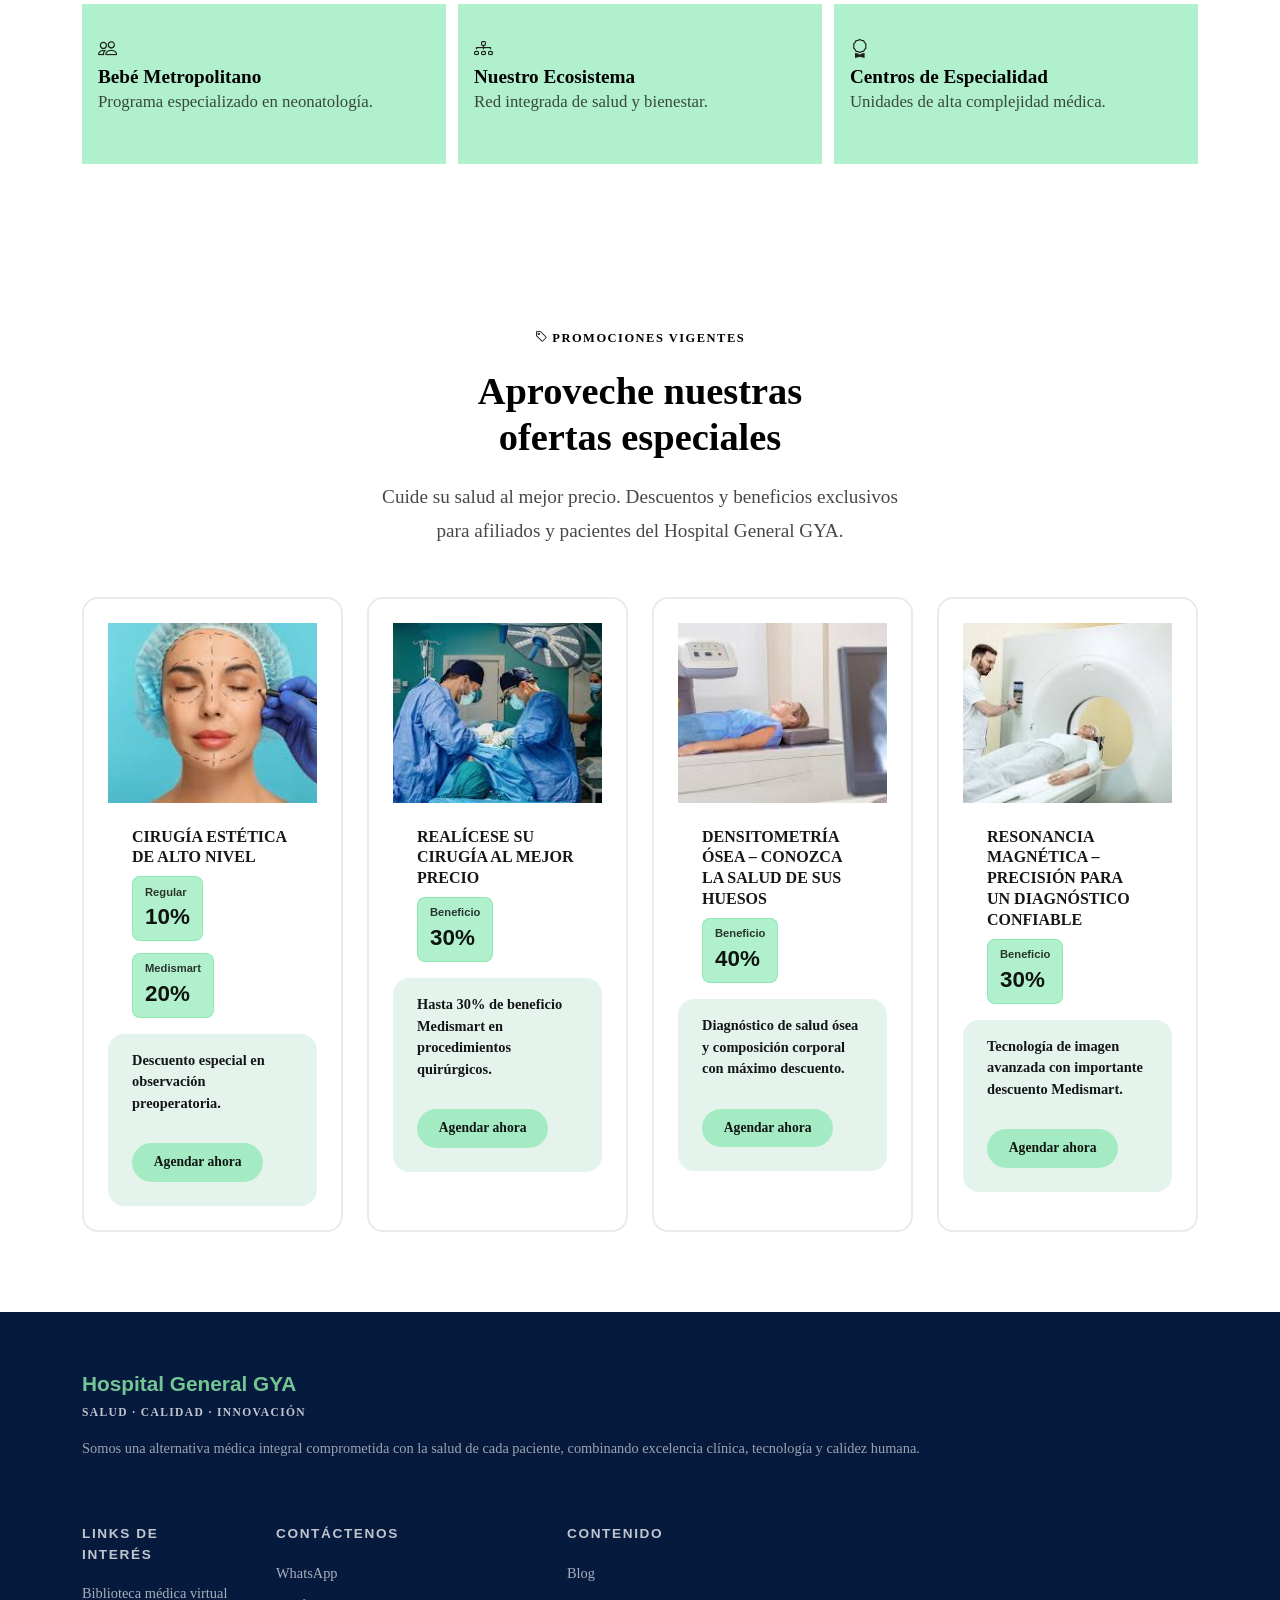
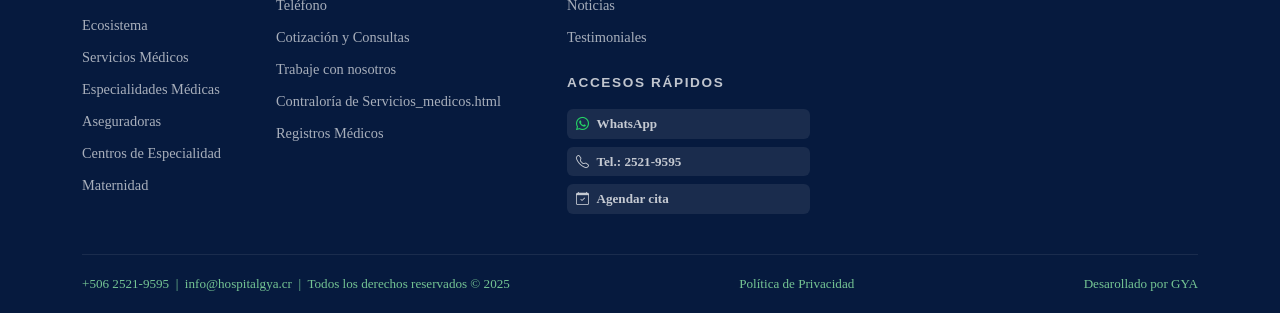
==== commit 4123f1b9: "Mejora-de-descripciones" ====
--- a/index.html
+++ b/index.html
@@ -172,7 +172,7 @@
               </div>
             </div>
             <div class="promo-body">
-              <p class="promo-descripcion">Descuento especial en procedimientos gastrointestinales.</p>
+              <p class="promo-descripcion">Descuento especial en observación preoperatoria.</p>
               <a href="formulario-reserva-citas.html" class="btn-promo">Agendar ahora</a>
             </div>
           </div>
